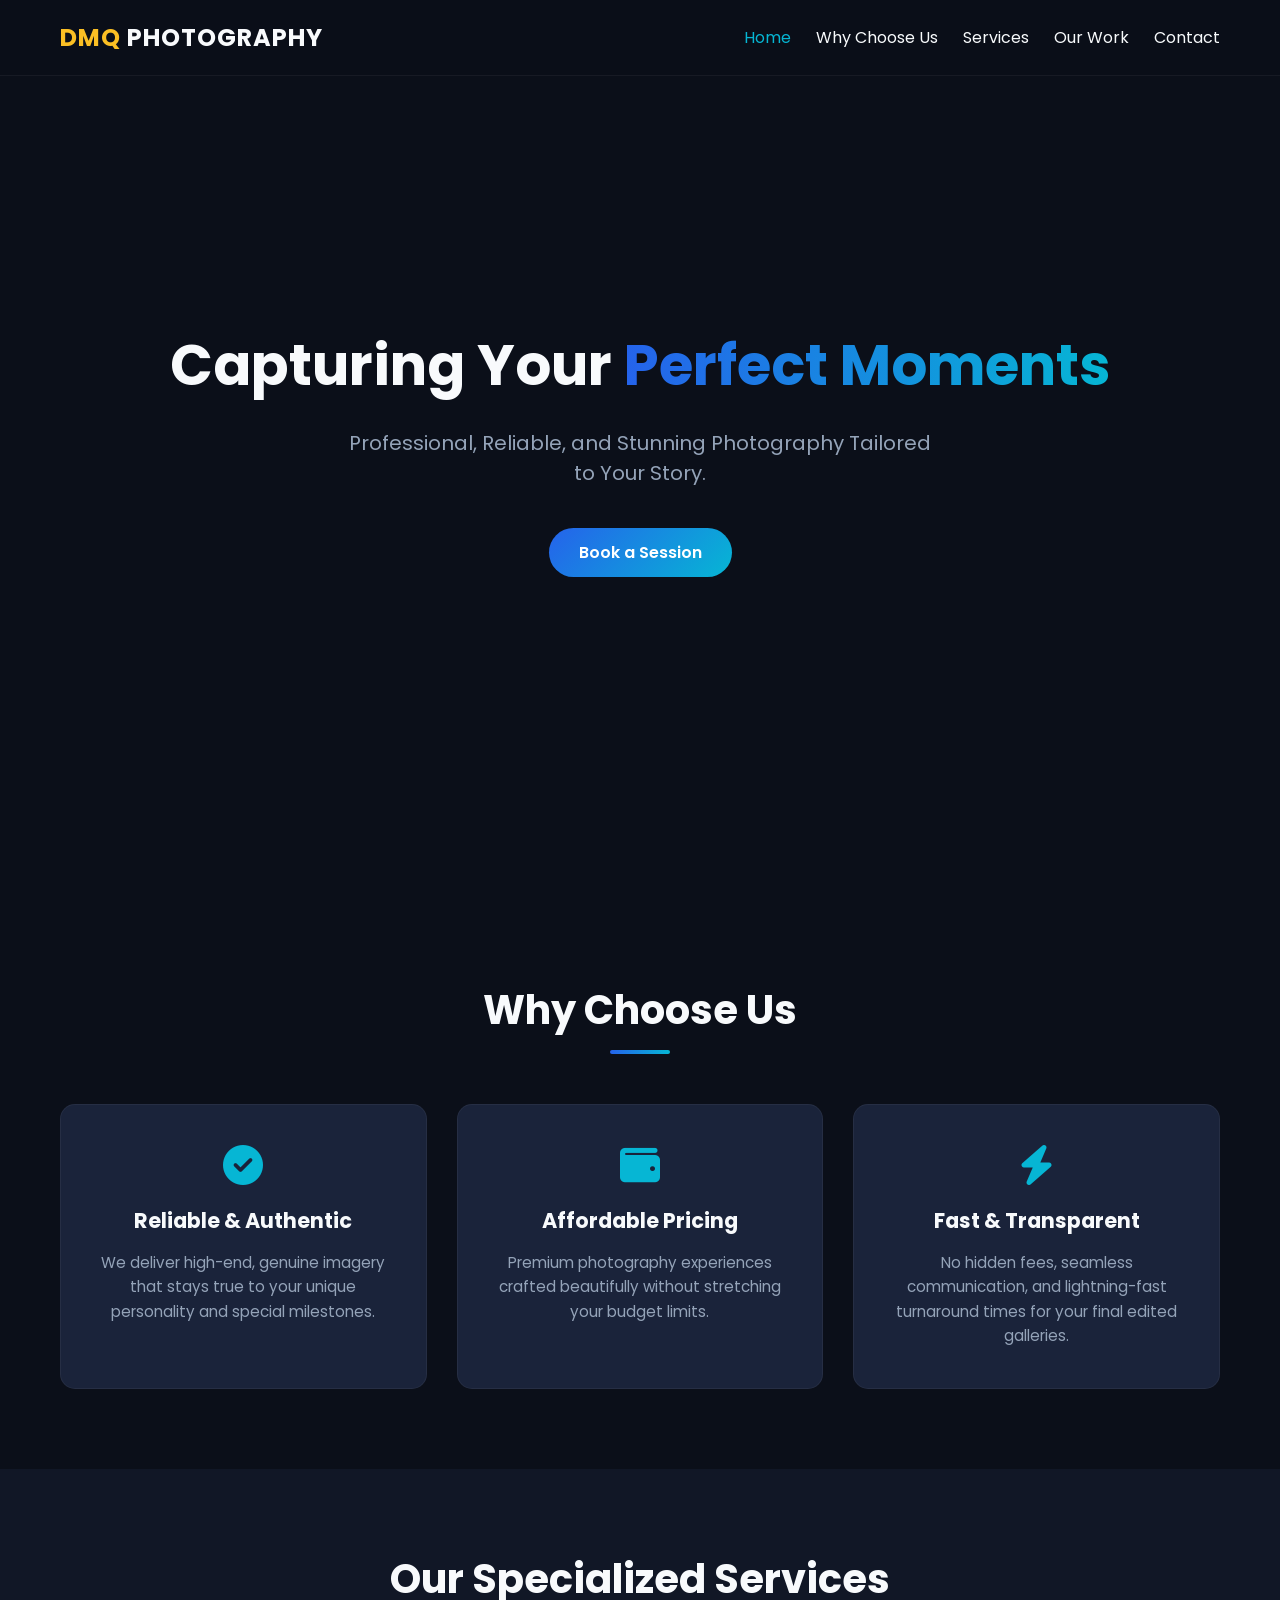
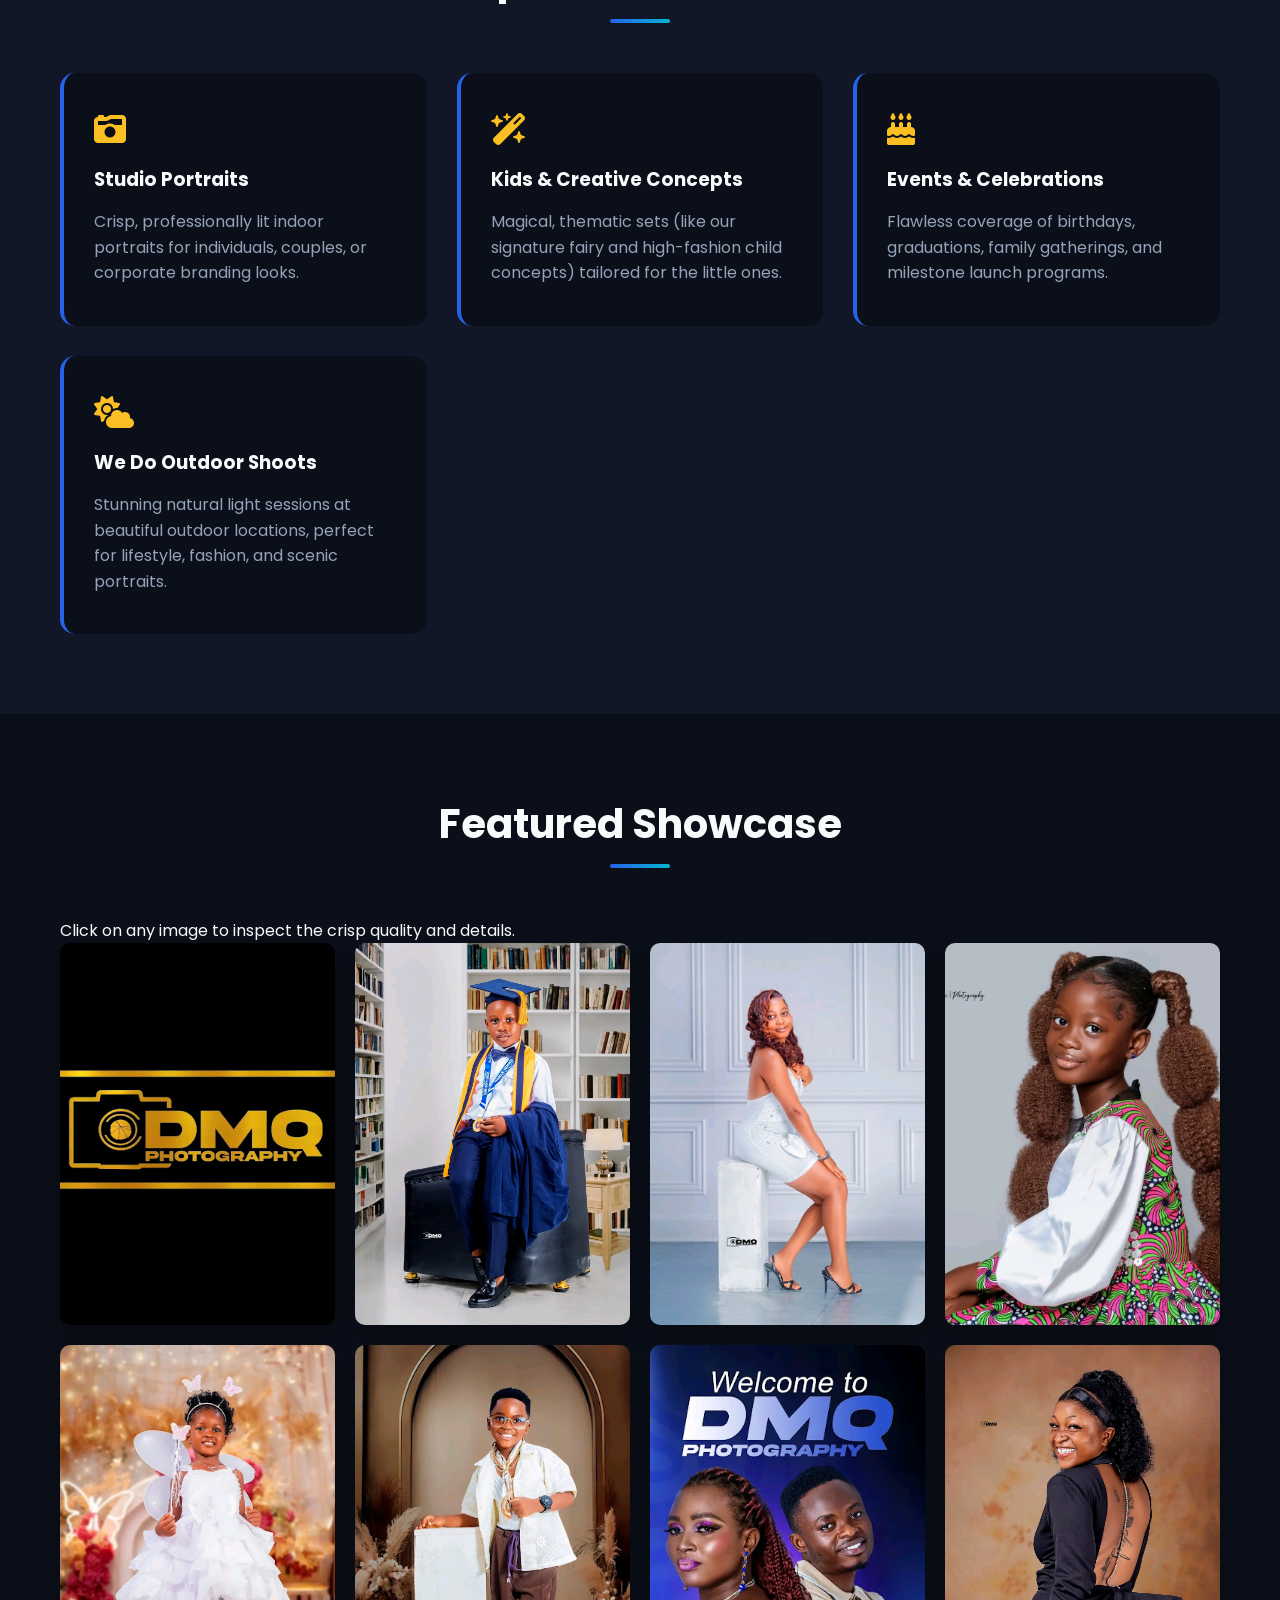
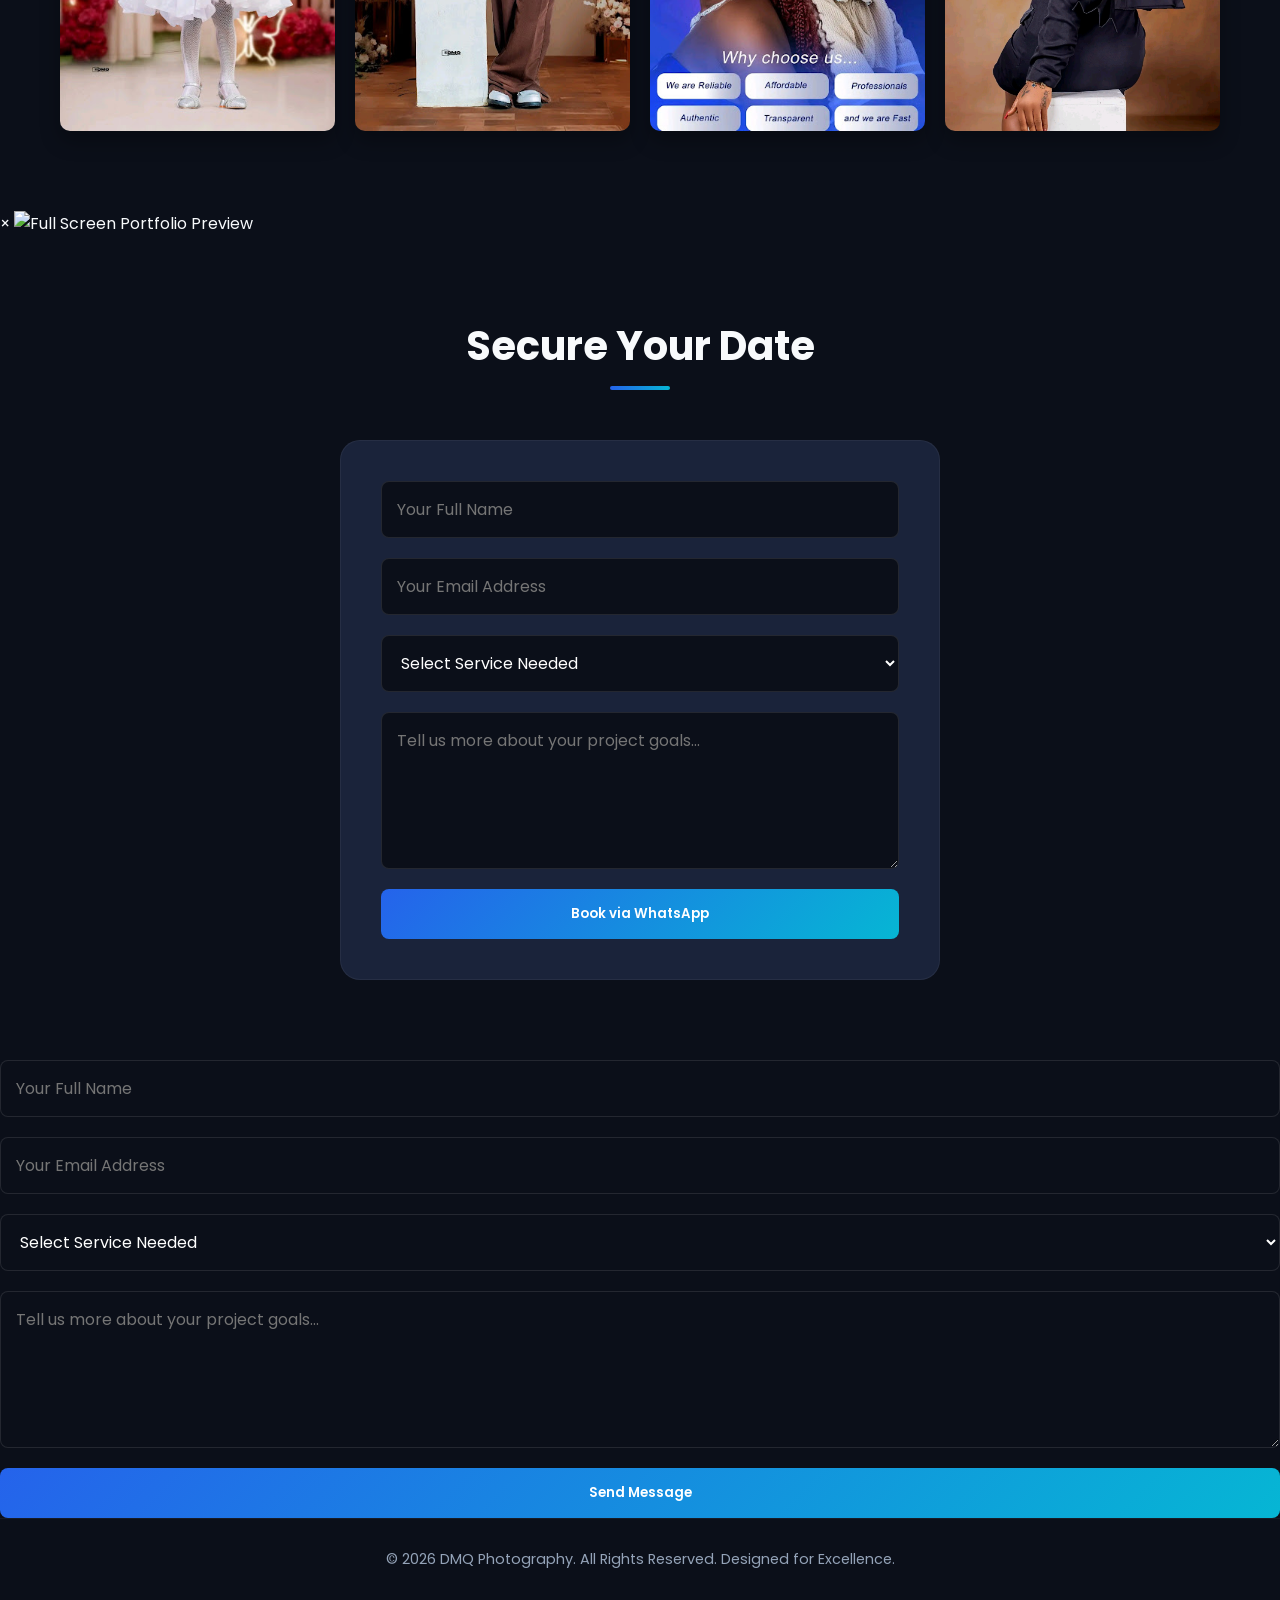
==== index.html @ f62757e2 "Add files via upload" ====
<!DOCTYPE html>
<html lang="en">
<head>
    <meta charset="UTF-8">
    <meta name="viewport" content="width=device-width, initial-scale=1.0">
    <title>DMQ Photography | Professional Studio & Event Photography</title>
    <!-- Font Awesome for sleek modern icons -->
    <link rel="stylesheet" href="https://cdnjs.cloudflare.com/ajax/libs/font-awesome/6.4.0/css/all.min.css">
    <!-- Google Fonts -->
    <link href="https://fonts.googleapis.com/css2?family=Poppins:wght@300;400;600;700&display=swap" rel="stylesheet">
    <link rel="stylesheet" href="style.css">
</head>
<body>

    <!-- Header / Navigation -->
    <header>
        <nav class="navbar">
            <div class="logo">
                <span class="gold-text">DMQ</span> PHOTOGRAPHY
            </div>
            <ul class="nav-links">
                <li><a href="#home" class="active">Home</a></li>
                <li><a href="#about">Why Choose Us</a></li>
                <li><a href="#services">Services</a></li>
                <li><a href="#gallery">Our Work</a></li>
                <li><a href="#contact">Contact</a></li>
            </ul>
            <div class="hamburger">
                <span class="bar"></span>
                <span class="bar"></span>
                <span class="bar"></span>
            </div>
        </nav>
    </header>

    <!-- Hero Section -->
    <section id="home" class="hero">
        <div class="hero-content">
            <h1>Capturing Your <span class="gradient-text">Perfect Moments</span></h1>
            <p>Professional, Reliable, and Stunning Photography Tailored to Your Story.</p>
            <a href="#contact" class="btn">Book a Session</a>
        </div>
    </section>

    <!-- Why Choose Us Section -->
    <section id="about" class="about">
        <div class="container">
            <h2 class="section-title">Why Choose Us</h2>
            <div class="features-grid">
                <div class="feature-card">
                    <i class="fa-solid fa-circle-check"></i>
                    <h3>Reliable & Authentic</h3>
                    <p>We deliver high-end, genuine imagery that stays true to your unique personality and special milestones.</p>
                </div>
                <div class="feature-card">
                    <i class="fa-solid fa-wallet"></i>
                    <h3>Affordable Pricing</h3>
                    <p>Premium photography experiences crafted beautifully without stretching your budget limits.</p>
                </div>
                <div class="feature-card">
                    <i class="fa-solid fa-bolt"></i>
                    <h3>Fast & Transparent</h3>
                    <p>No hidden fees, seamless communication, and lightning-fast turnaround times for your final edited galleries.</p>
                </div>
            </div>
        </div>
    </section>

    <!-- Services Section -->
    <section id="services" class="services">
        <div class="container">
            <h2 class="section-title">Our Specialized Services</h2>
            <div class="services-grid">
                <div class="service-box">
                    <i class="fa-solid fa-camera-retro"></i>
                    <h3>Studio Portraits</h3>
                    <p>Crisp, professionally lit indoor portraits for individuals, couples, or corporate branding looks.</p>
                </div>
                <div class="service-box">
                    <i class="fa-solid fa-wand-magic-sparkles"></i>
                    <h3>Kids & Creative Concepts</h3>
                    <p>Magical, thematic sets (like our signature fairy and high-fashion child concepts) tailored for the little ones.</p>
                </div>
                <div class="service-box">
                    <i class="fa-solid fa-cake-candles"></i>
                    <h3>Events & Celebrations</h3>
                    <p>Flawless coverage of birthdays, graduations, family gatherings, and milestone launch programs.</p>
                </div>
                <div class="service-box highlight-box">
                    <i class="fa-solid fa-cloud-sun"></i>
                    <h3>We Do Outdoor Shoots</h3>
                    <p>Stunning natural light sessions at beautiful outdoor locations, perfect for lifestyle, fashion, and scenic portraits.</p>
                </div>
            </div>
        </div>
    </section>

   <!-- Gallery Section -->
    <section id="gallery" class="gallery">
        <div class="container">
            <h2 class="section-title">Featured Showcase</h2>
            <p class="section-subtitle">Click on any image to inspect the crisp quality and details.</p>
            <div class="gallery-grid">
                <div class="gallery-item"><img src="1780153833471.jpg" alt="DMQ Kids Fairy Concept Profile Portrait"></div>
                <div class="gallery-item"><img src="1780153836431.jpg" alt="DMQ Kids Fairy Concept Full Pose"></div>
                <div class="gallery-item"><img src="1780153883696.jpg" alt="DMQ Elegant White Dress Side Studio Sitting"></div>
                <div class="gallery-item"><img src="178015381715.jpg" alt="DMQ Glamour Studio Facing Portrait Session"></div>
                <div class="gallery-item"><img src="1780153872625.jpg" alt="DMQ High Fashion Boy Watch Pose Concept"></div>
                <div class="gallery-item"><img src="1780153870011.jpg" alt="DMQ Fashion Boy Glasses Portrait Concept"></div>
                <div class="gallery-item"><img src="1780153844679.jpg" alt="Welcome to DMQ Photography Promotional Banner"></div>
                <div class="gallery-item"><img src="1780153899468.jpg" alt="DMQ Photography Official Gold Camera Frame Logo"></div>
            </div>
        </div>
    </section>

    <!-- Interactive Portfolio Lightbox Modal UI Component -->
    <div id="lightbox" class="lightbox">
        <span class="close-lightbox">&times;</span>
        <img class="lightbox-img" id="lightbox-img" src="" alt="Full Screen Portfolio Preview">
    </div>

   <!-- Contact Section -->
    <section id="contact" class="contact">
        <div class="container">
            <h2 class="section-title">Secure Your Date</h2>
            <div class="contact-wrapper">
                <form class="contact-form" id="whatsapp-form">
                    <input type="text" id="client-name" placeholder="Your Full Name" required>
                    <input type="email" id="client-email" placeholder="Your Email Address" required>
                    <select id="service-needed" required>
                        <option value="" disabled selected>Select Service Needed</option>
                        <option value="Studio Portrait">Studio Portrait</option>
                        <option value="Kids Creative Shoot">Kids Creative Shoot</option>
                        <option value="Outdoor Shoot Session">Outdoor Shoot Session</option>
                        <option value="Event Coverage">Event Coverage</option>
                    </select>
                    <textarea id="project-goals" rows="5" placeholder="Tell us more about your project goals..." required></textarea>
                    <button type="submit" class="btn submit-btn">Book via WhatsApp</button>
                </form>
            </div>
        </div>
    </section>
                
                <!-- Success Alert Message (Hidden by default, won't show unless form is sent) -->
                <div id="success-alert" style="display: none; background-color: #d4edda; color: #155724; padding: 18px; border-radius: 6px; text-align: center; margin-bottom: 20px; font-family: 'Poppins', sans-serif; font-weight: 600;">
                    🎉 Success! Your booking request has been sent seamlessly. We'll be in touch shortly!
                </div>

                <!-- Keeping your exact classes so your CSS styling stays perfect -->
                <form class="contact-form" id="booking-form">
                    <input type="text" id="client-name" name="client_name" placeholder="Your Full Name" required>
                    <input type="email" id="client-email" name="client_email" placeholder="Your Email Address" required>
                    <select id="service-needed" name="service_needed" required>
                        <option value="" disabled selected>Select Service Needed</option>
                        <option value="Studio Portrait">Studio Portrait</option>
                        <option value="Kids Creative Shoot">Kids Creative Shoot</option>
                        <option value="Outdoor Shoot Session">Outdoor Shoot Session</option>
                        <option value="Event Coverage">Event Coverage</option>
                    </select>
                    <textarea id="project-goals" name="project_goals" rows="5" placeholder="Tell us more about your project goals..." required></textarea>
                    <button type="submit" id="submit-btn" class="btn submit-btn">Send Message</button>
                </form>
            </div>
        </div>
    </section>
    <!-- Footer -->
    <footer>
        <p>&copy; 2026 DMQ Photography. All Rights Reserved. Designed for Excellence.</p>
    </footer>

    <script src="script.js"></script>
</body>
</html>
---- style.css ----
/* Core Configurations */
* {
    margin: 0;
    padding: 0;
    box-sizing: border-box;
    font-family: 'Poppins', sans-serif;
    scroll-behavior: smooth;
}

:root {
    --bg-dark: #0b0f19;
    --bg-card: #1a233a;
    --accent-blue: #2563eb;
    --accent-cyan: #06b6d4;
    --text-light: #f8fafc;
    --text-muted: #94a3b8;
    --gold: #fbbf24;
}

body {
    background-color: var(--bg-dark);
    color: var(--text-light);
    overflow-x: hidden;
}

.container {
    max-width: 1200px;
    margin: 0 auto;
    padding: 80px 20px;
}

/* Section Title Stylings */
.section-title {
    text-align: center;
    font-size: 2.5rem;
    margin-bottom: 50px;
    font-weight: 700;
    position: relative;
}

.section-title::after {
    content: '';
    display: block;
    width: 60px;
    height: 4px;
    background: linear-gradient(90deg, var(--accent-blue), var(--accent-cyan));
    margin: 10px auto 0 auto;
    border-radius: 2px;
}

/* Button Component */
.btn {
    display: inline-block;
    padding: 12px 30px;
    background: linear-gradient(135deg, var(--accent-blue), var(--accent-cyan));
    color: white;
    text-decoration: none;
    font-weight: 600;
    border-radius: 30px;
    transition: transform 0.3s ease, box-shadow 0.3s ease;
    border: none;
    cursor: pointer;
}

.btn:hover {
    transform: translateY(-3px);
    box-shadow: 0 10px 20px rgba(6, 182, 212, 0.3);
}

/* Navigation Bar styling */
header {
    position: fixed;
    width: 100%;
    top: 0;
    left: 0;
    z-index: 1000;
    background: rgba(11, 15, 25, 0.9);
    backdrop-filter: blur(10px);
    border-bottom: 1px solid rgba(255, 255, 255, 0.05);
}

.navbar {
    display: flex;
    justify-content: space-between;
    align-items: center;
    max-width: 1200px;
    margin: 0 auto;
    padding: 20px;
}

.logo {
    font-size: 1.5rem;
    font-weight: 700;
    letter-spacing: 1px;
}

.gold-text {
    color: var(--gold);
}

.nav-links {
    display: flex;
    list-style: none;
}

.nav-links li {
    margin-left: 25px;
}

.nav-links a {
    color: var(--text-light);
    text-decoration: none;
    font-size: 1rem;
    font-weight: 400;
    transition: color 0.3s ease;
}

.nav-links a:hover, .nav-links a.active {
    color: var(--accent-cyan);
}

/* Hero Section Styling */
.hero {
    height: 100vh;
    background: linear-gradient(rgba(11, 15, 25, 0.75), rgba(11, 15, 25, 0.95)), 
                url('https://images.unsplash.com/photo-1542038784456-1ea8e935640e?auto=format&fit=crop&q=80&w=1920') no-repeat center center/cover;
    display: flex;
    align-items: center;
    justify-content: center;
    text-align: center;
    padding: 0 20px;
}

.hero-content h1 {
    font-size: 3.5rem;
    font-weight: 700;
    margin-bottom: 20px;
}

.gradient-text {
    background: linear-gradient(90deg, var(--accent-blue), var(--accent-cyan));
    -webkit-background-clip: text;
    -webkit-text-fill-color: transparent;
}

.hero-content p {
    font-size: 1.25rem;
    color: var(--text-muted);
    margin-bottom: 40px;
    max-width: 600px;
    margin-left: auto;
    margin-right: auto;
}

/* Features/About Section Grid */
.features-grid {
    display: grid;
    grid-template-columns: repeat(auto-fit, minmax(300px, 1fr));
    gap: 30px;
}

.feature-card {
    background-color: var(--bg-card);
    padding: 40px 30px;
    border-radius: 15px;
    text-align: center;
    border: 1px solid rgba(255, 255, 255, 0.05);
    transition: transform 0.3s ease;
}

.feature-card:hover {
    transform: translateY(-5px);
}

.feature-card i {
    font-size: 2.5rem;
    color: var(--accent-cyan);
    margin-bottom: 20px;
}

.feature-card h3 {
    margin-bottom: 15px;
    font-size: 1.3rem;
}

.feature-card p {
    color: var(--text-muted);
    font-size: 0.95rem;
    line-height: 1.6;
}

/* Services Boxes Section */
.services {
    background: rgba(26, 35, 58, 0.4);
}

.services-grid {
    display: grid;
    grid-template-columns: repeat(auto-fit, minmax(300px, 1fr));
    gap: 30px;
}

.service-box {
    background: var(--bg-dark);
    padding: 40px 30px;
    border-radius: 15px;
    border-left: 4px solid var(--accent-blue);
    transition: border-color 0.3s ease, transform 0.3s ease;
}

.service-box:hover {
    border-left-color: var(--accent-cyan);
    transform: translateX(5px);
}

.service-box i {
    font-size: 2rem;
    color: var(--gold);
    margin-bottom: 20px;
}

.service-box h3 {
    margin-bottom: 15px;
}

.service-box p {
    color: var(--text-muted);
    line-height: 1.6;
}

/* Gallery Layout Grid */
.gallery-grid {
    display: grid;
    grid-template-columns: repeat(auto-fit, minmax(250px, 1fr));
    gap: 20px;
}

.gallery-item {
    border-radius: 10px;
    overflow: hidden;
    position: relative;
    box-shadow: 0 10px 20px rgba(0,0,0,0.3);
}

.gallery-item img {
    width: 100%;
    height: 100%;
    object-fit: cover;
    display: block;
    transition: transform 0.5s ease;
}

.gallery-item:hover img {
    transform: scale(1.05);
}

/* Interactive Contact Booking Form styling */
.contact-wrapper {
    max-width: 600px;
    margin: 0 auto;
    background: var(--bg-card);
    padding: 40px;
    border-radius: 20px;
    border: 1px solid rgba(255, 255, 255, 0.05);
}

.contact-form {
    display: flex;
    flex-direction: column;
    gap: 20px;
}

.contact-form input, .contact-form select, .contact-form textarea {
    width: 100%;
    padding: 15px;
    background: var(--bg-dark);
    border: 1px solid rgba(255, 255, 255, 0.1);
    color: white;
    border-radius: 8px;
    font-size: 1rem;
    outline: none;
    transition: border-color 0.3s ease;
}

.contact-form input:focus, .contact-form select:focus, .contact-form textarea:focus {
    border-color: var(--accent-cyan);
}

.contact-form select option {
    background: var(--bg-dark);
}

.submit-btn {
    width: 100%;
    padding: 15px;
    border-radius: 8px;
}

/* Footer Section */
footer {
    text-align: center;
    padding: 30px;
    background: var(--bg-dark);
    border-top: 1px solid rgba(255, 255, 255, 0.05);
    color: var(--text-muted);
    font-size: 0.9rem;
}

/* Responsive Hamburger Menu Interactivity UI */
.hamburger {
    display: none;
    cursor: pointer;
}

.bar {
    display: block;
    width: 25px;
    height: 3px;
    margin: 5px auto;
    transition: all 0.3s ease;
    background-color: white;
}

@media(max-width: 768px) {
    .hamburger {
        display: block;
    }
    
    .hamburger.active .bar:nth-child(2) { opacity: 0; }
    .hamburger.active .bar:nth-child(1) { transform: translateY(8px) rotate(45deg); }
    .hamburger.active .bar:nth-child(3) { transform: translateY(-8px) rotate(-45deg); }
    
    .nav-links {
        position: fixed;
        left: -100%;
        top: 70px;
        flex-direction: column;
        background-color: var(--bg-dark);
        width: 100%;
        text-align: center;
        transition: 0.3s;
        box-shadow: 0 10px 20px rgba(0,0,0,0.5);
    }
    
    .nav-links.active { left: 0; }
    .nav-links li { margin: 20px 0; }
    .hero-content h1 { font-size: 2.5rem; }
}
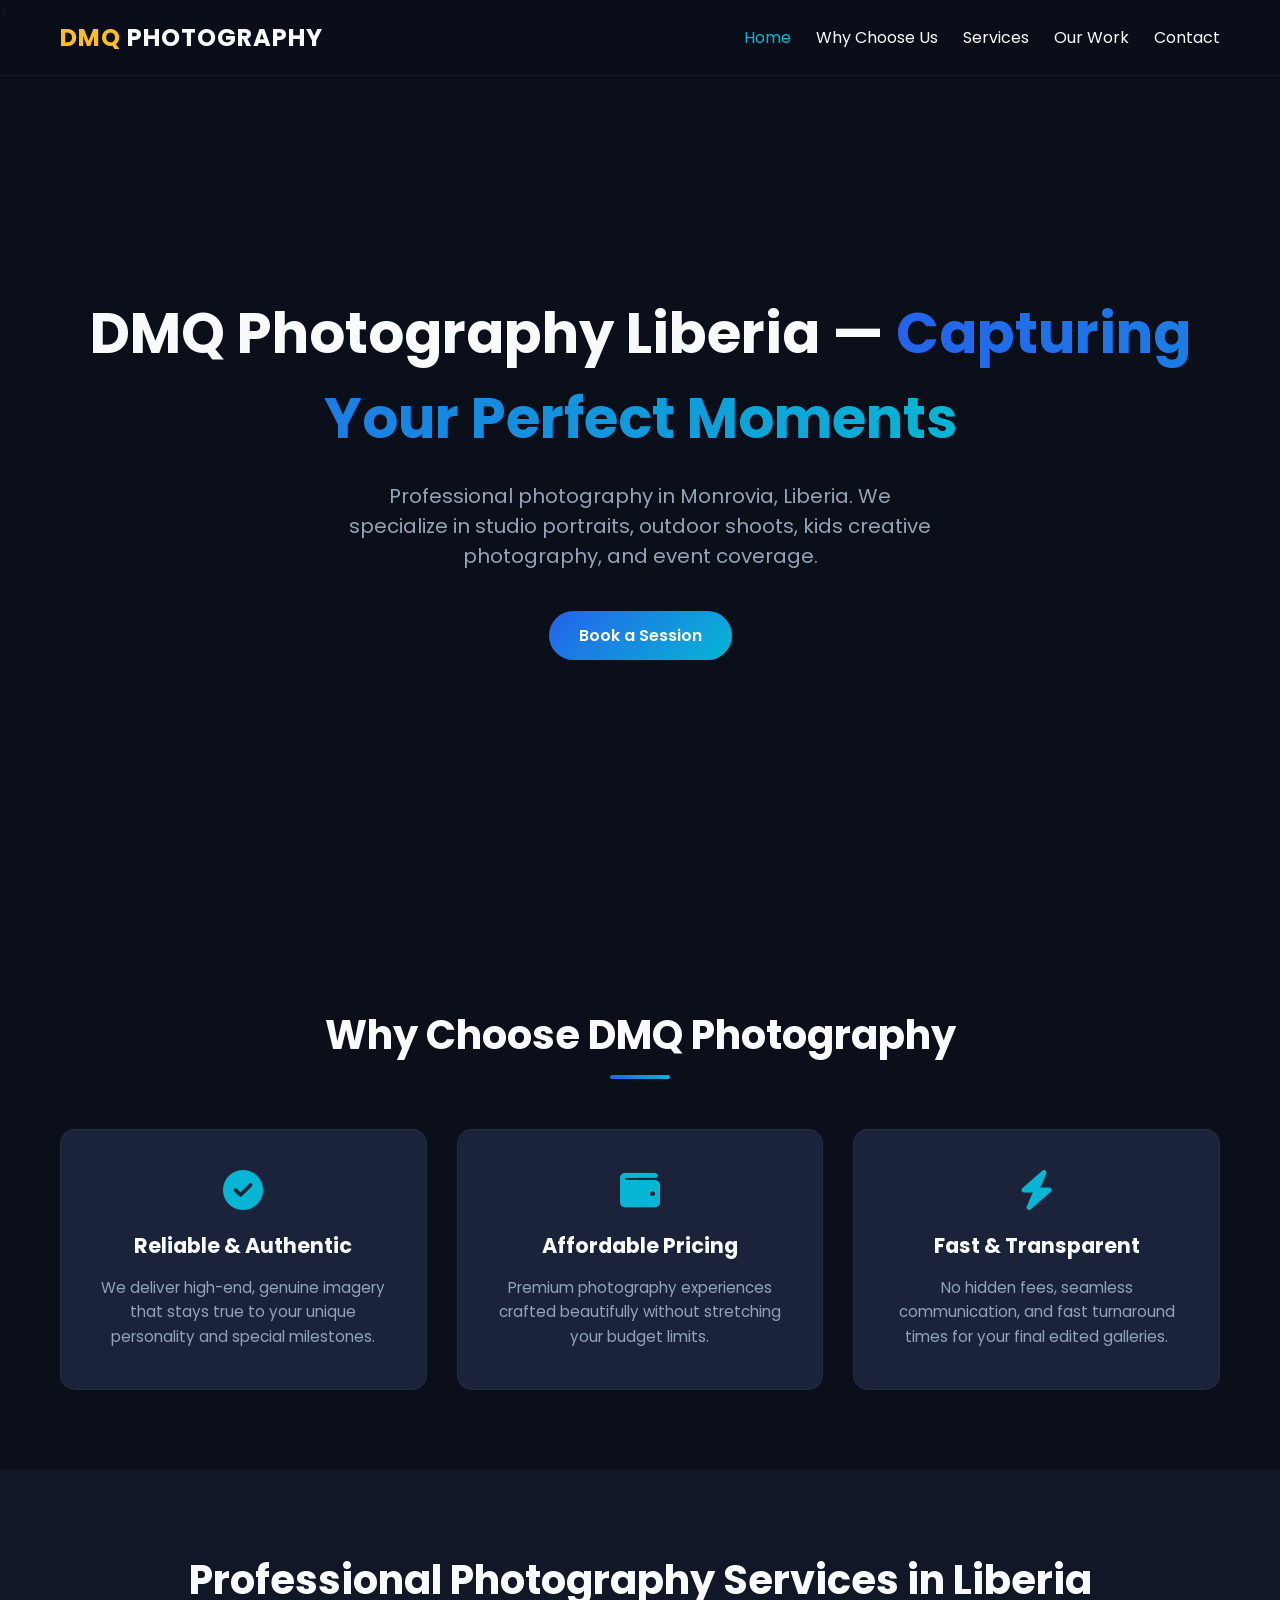
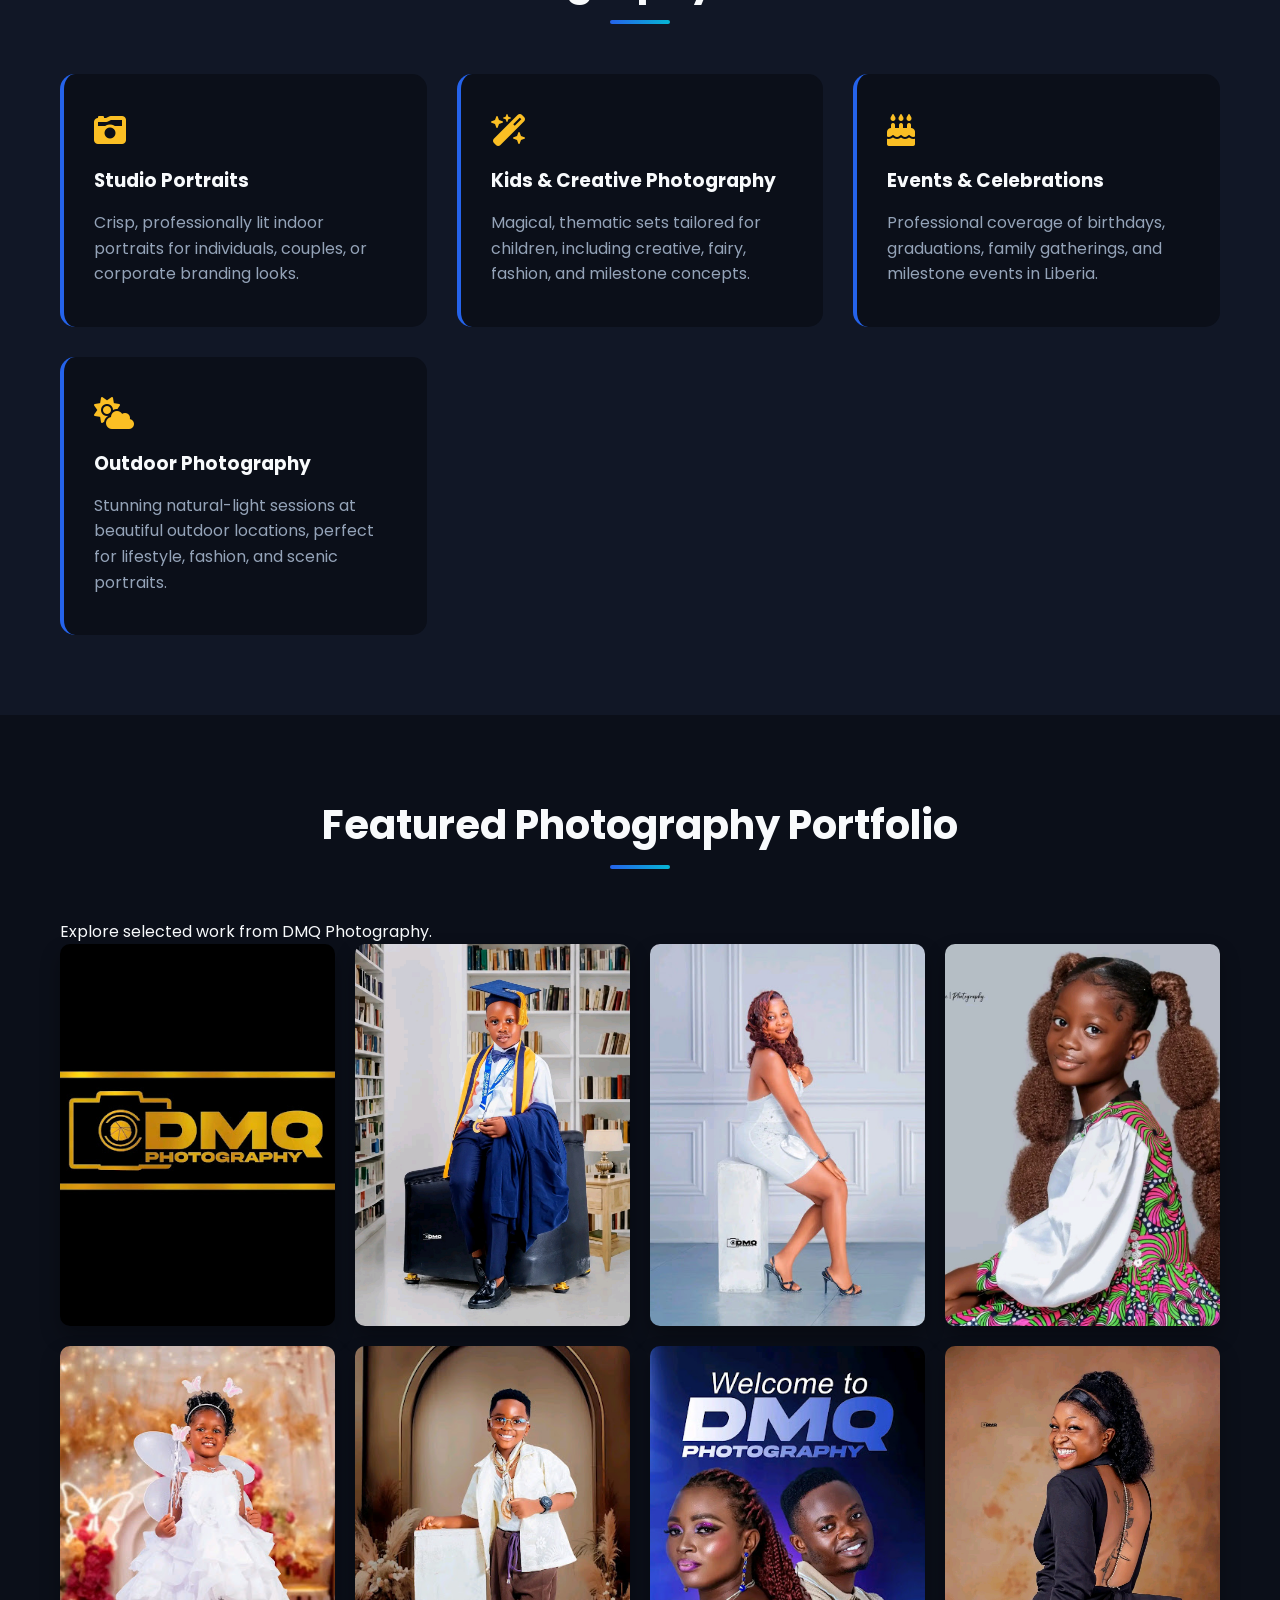
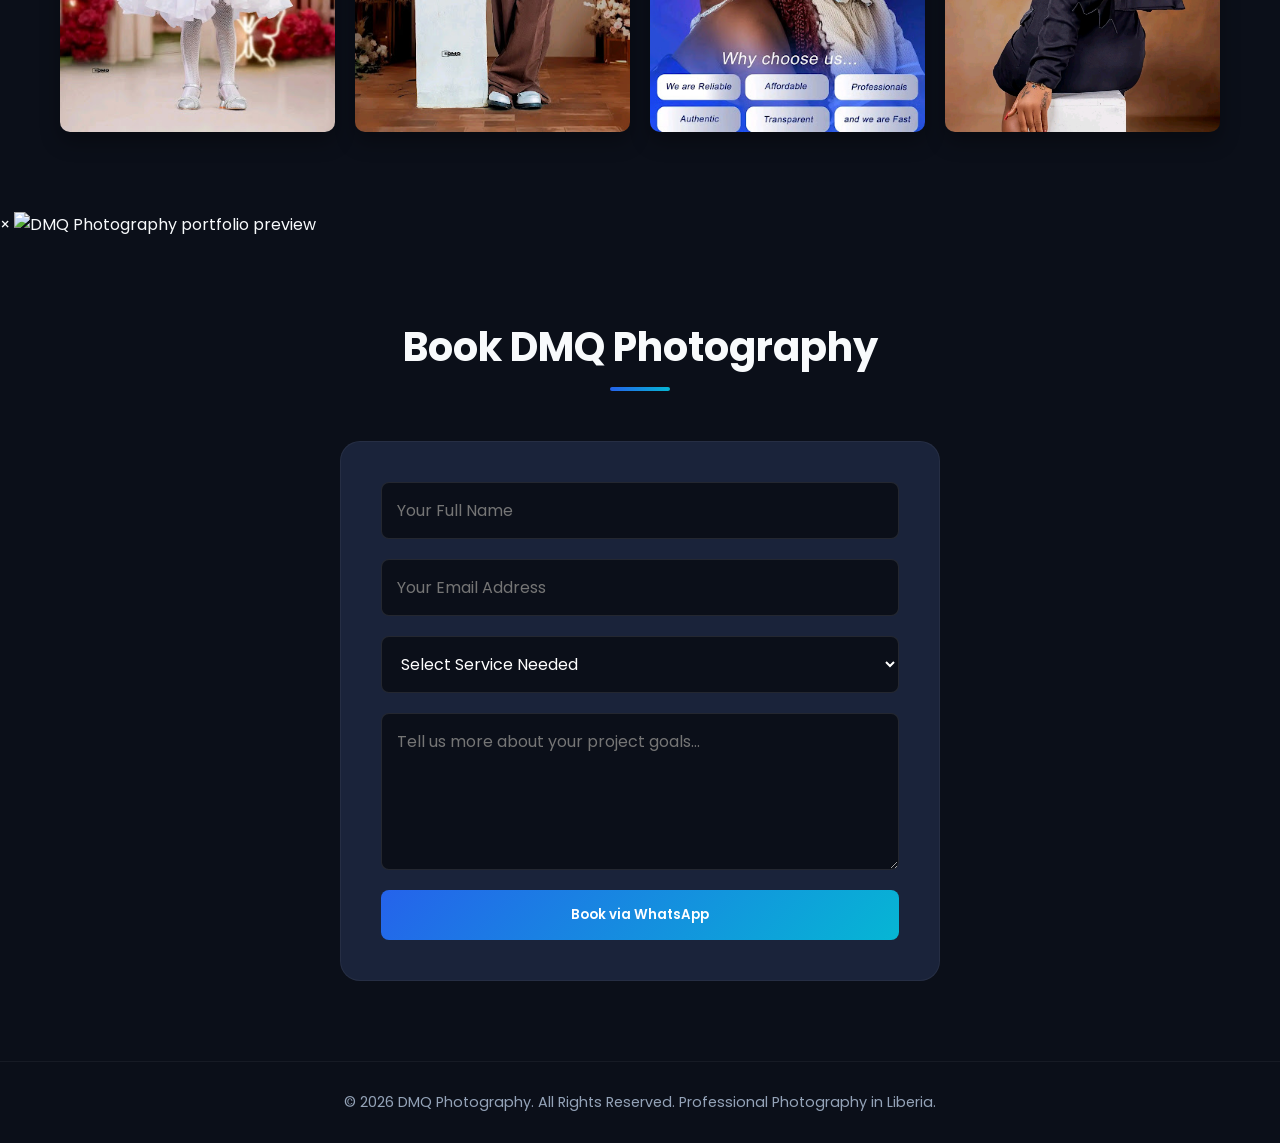
==== commit 47727ecc: "Add files via upload" ====
--- a/index.html
+++ b/index.html
@@ -1,15 +1,62 @@
-<!DOCTYPE html>
+<<!DOCTYPE html>
 <html lang="en">
 <head>
     <meta charset="UTF-8">
     <meta name="viewport" content="width=device-width, initial-scale=1.0">
-    <title>DMQ Photography | Professional Studio & Event Photography</title>
-    <!-- Font Awesome for sleek modern icons -->
+
+    <!-- SEO -->
+    <title>DMQ Photography Liberia | Professional Photographer in Monrovia</title>
+
+    <meta name="description" content="DMQ Photography is a professional photography studio in Liberia offering studio portraits, outdoor photography, kids creative shoots, event coverage, and professional photography services in Monrovia.">
+
+    <meta name="keywords" content="DMQ Photography, photography Liberia, photographer Liberia, photographer Monrovia, photography Monrovia, professional photographer Liberia, studio photography Liberia, event photography Liberia, outdoor photography Liberia, portrait photography Liberia">
+
+    <meta name="robots" content="index, follow">
+
+    <!-- Canonical URL -->
+    <link rel="canonical" href="https://dmillerqueenphotography.github.io/studiowebsite.github.io/">
+
+    <!-- Open Graph / Facebook / WhatsApp -->
+    <meta property="og:type" content="website">
+    <meta property="og:title" content="DMQ Photography Liberia | Professional Photography">
+    <meta property="og:description" content="Professional studio portraits, outdoor shoots, kids creative photography, and event coverage in Liberia.">
+    <meta property="og:url" content="https://dmillerqueenphotography.github.io/studiowebsite.github.io/">
+    <meta property="og:site_name" content="DMQ Photography">
+
+    <!-- Font Awesome -->
     <link rel="stylesheet" href="https://cdnjs.cloudflare.com/ajax/libs/font-awesome/6.4.0/css/all.min.css">
+
     <!-- Google Fonts -->
     <link href="https://fonts.googleapis.com/css2?family=Poppins:wght@300;400;600;700&display=swap" rel="stylesheet">
+
+    <!-- Main CSS -->
     <link rel="stylesheet" href="style.css">
+
+    <!-- Local Business Structured Data -->
+    <script type="application/ld+json">
+    {
+      "@context": "https://schema.org",
+      "@type": "LocalBusiness",
+      "name": "DMQ Photography",
+      "description": "Professional photography services in Liberia, including studio portraits, outdoor photography, kids creative shoots, and event coverage.",
+      "url": "https://dmillerqueenphotography.github.io/studiowebsite.github.io/",
+      "image": "https://dmillerqueenphotography.github.io/studiowebsite.github.io/1780153899468.jpg",
+      "telephone": "+231555003920",
+      "areaServed": {
+        "@type": "Country",
+        "name": "Liberia"
+      },
+      "serviceType": [
+        "Studio Photography",
+        "Portrait Photography",
+        "Event Photography",
+        "Outdoor Photography",
+        "Kids Photography"
+      ]
+    }
+    </script>
 </head>
+
 <body>
 
     <!-- Header / Navigation -->
@@ -18,6 +65,7 @@
             <div class="logo">
                 <span class="gold-text">DMQ</span> PHOTOGRAPHY
             </div>
+
             <ul class="nav-links">
                 <li><a href="#home" class="active">Home</a></li>
                 <li><a href="#about">Why Choose Us</a></li>
@@ -25,6 +73,7 @@
                 <li><a href="#gallery">Our Work</a></li>
                 <li><a href="#contact">Contact</a></li>
             </ul>
+
             <div class="hamburger">
                 <span class="bar"></span>
                 <span class="bar"></span>
@@ -33,141 +82,398 @@
         </nav>
     </header>
 
+
     <!-- Hero Section -->
     <section id="home" class="hero">
         <div class="hero-content">
-            <h1>Capturing Your <span class="gradient-text">Perfect Moments</span></h1>
-            <p>Professional, Reliable, and Stunning Photography Tailored to Your Story.</p>
+
+            <h1>
+                DMQ Photography Liberia —
+                <span class="gradient-text">
+                    Capturing Your Perfect Moments
+                </span>
+            </h1>
+
+            <p>
+                Professional photography in Monrovia, Liberia.
+                We specialize in studio portraits, outdoor shoots,
+                kids creative photography, and event coverage.
+            </p>
+
             <a href="#contact" class="btn">Book a Session</a>
+
         </div>
     </section>
 
+
     <!-- Why Choose Us Section -->
     <section id="about" class="about">
+
         <div class="container">
-            <h2 class="section-title">Why Choose Us</h2>
+
+            <h2 class="section-title">
+                Why Choose DMQ Photography
+            </h2>
+
             <div class="features-grid">
+
                 <div class="feature-card">
+
                     <i class="fa-solid fa-circle-check"></i>
+
                     <h3>Reliable & Authentic</h3>
-                    <p>We deliver high-end, genuine imagery that stays true to your unique personality and special milestones.</p>
-                </div>
+
+                    <p>
+                        We deliver high-end, genuine imagery that stays
+                        true to your unique personality and special milestones.
+                    </p>
+
+                </div>
+
+
                 <div class="feature-card">
+
                     <i class="fa-solid fa-wallet"></i>
+
                     <h3>Affordable Pricing</h3>
-                    <p>Premium photography experiences crafted beautifully without stretching your budget limits.</p>
-                </div>
+
+                    <p>
+                        Premium photography experiences crafted beautifully
+                        without stretching your budget limits.
+                    </p>
+
+                </div>
+
+
                 <div class="feature-card">
+
                     <i class="fa-solid fa-bolt"></i>
+
                     <h3>Fast & Transparent</h3>
-                    <p>No hidden fees, seamless communication, and lightning-fast turnaround times for your final edited galleries.</p>
-                </div>
-            </div>
+
+                    <p>
+                        No hidden fees, seamless communication, and fast
+                        turnaround times for your final edited galleries.
+                    </p>
+
+                </div>
+
+            </div>
+
         </div>
+
     </section>
+
 
     <!-- Services Section -->
     <section id="services" class="services">
+
         <div class="container">
-            <h2 class="section-title">Our Specialized Services</h2>
+
+            <h2 class="section-title">
+                Professional Photography Services in Liberia
+            </h2>
+
             <div class="services-grid">
+
                 <div class="service-box">
+
                     <i class="fa-solid fa-camera-retro"></i>
+
                     <h3>Studio Portraits</h3>
-                    <p>Crisp, professionally lit indoor portraits for individuals, couples, or corporate branding looks.</p>
-                </div>
+
+                    <p>
+                        Crisp, professionally lit indoor portraits for
+                        individuals, couples, or corporate branding looks.
+                    </p>
+
+                </div>
+
+
                 <div class="service-box">
+
                     <i class="fa-solid fa-wand-magic-sparkles"></i>
-                    <h3>Kids & Creative Concepts</h3>
-                    <p>Magical, thematic sets (like our signature fairy and high-fashion child concepts) tailored for the little ones.</p>
-                </div>
+
+                    <h3>Kids & Creative Photography</h3>
+
+                    <p>
+                        Magical, thematic sets tailored for children,
+                        including creative, fairy, fashion, and milestone concepts.
+                    </p>
+
+                </div>
+
+
                 <div class="service-box">
+
                     <i class="fa-solid fa-cake-candles"></i>
+
                     <h3>Events & Celebrations</h3>
-                    <p>Flawless coverage of birthdays, graduations, family gatherings, and milestone launch programs.</p>
-                </div>
+
+                    <p>
+                        Professional coverage of birthdays, graduations,
+                        family gatherings, and milestone events in Liberia.
+                    </p>
+
+                </div>
+
+
                 <div class="service-box highlight-box">
+
                     <i class="fa-solid fa-cloud-sun"></i>
-                    <h3>We Do Outdoor Shoots</h3>
-                    <p>Stunning natural light sessions at beautiful outdoor locations, perfect for lifestyle, fashion, and scenic portraits.</p>
-                </div>
-            </div>
+
+                    <h3>Outdoor Photography</h3>
+
+                    <p>
+                        Stunning natural-light sessions at beautiful outdoor
+                        locations, perfect for lifestyle, fashion, and scenic portraits.
+                    </p>
+
+                </div>
+
+            </div>
+
         </div>
+
     </section>
 
-   <!-- Gallery Section -->
+
+    <!-- Gallery Section -->
     <section id="gallery" class="gallery">
+
         <div class="container">
-            <h2 class="section-title">Featured Showcase</h2>
-            <p class="section-subtitle">Click on any image to inspect the crisp quality and details.</p>
+
+            <h2 class="section-title">
+                Featured Photography Portfolio
+            </h2>
+
+            <p class="section-subtitle">
+                Explore selected work from DMQ Photography.
+            </p>
+
             <div class="gallery-grid">
-                <div class="gallery-item"><img src="1780153833471.jpg" alt="DMQ Kids Fairy Concept Profile Portrait"></div>
-                <div class="gallery-item"><img src="1780153836431.jpg" alt="DMQ Kids Fairy Concept Full Pose"></div>
-                <div class="gallery-item"><img src="1780153883696.jpg" alt="DMQ Elegant White Dress Side Studio Sitting"></div>
-                <div class="gallery-item"><img src="178015381715.jpg" alt="DMQ Glamour Studio Facing Portrait Session"></div>
-                <div class="gallery-item"><img src="1780153872625.jpg" alt="DMQ High Fashion Boy Watch Pose Concept"></div>
-                <div class="gallery-item"><img src="1780153870011.jpg" alt="DMQ Fashion Boy Glasses Portrait Concept"></div>
-                <div class="gallery-item"><img src="1780153844679.jpg" alt="Welcome to DMQ Photography Promotional Banner"></div>
-                <div class="gallery-item"><img src="1780153899468.jpg" alt="DMQ Photography Official Gold Camera Frame Logo"></div>
-            </div>
+
+                <div class="gallery-item">
+                    <img
+                        src="1780153833471.jpg"
+                        alt="DMQ Photography kids fairy concept portrait in Liberia"
+                        loading="lazy">
+                </div>
+
+                <div class="gallery-item">
+                    <img
+                        src="1780153836431.jpg"
+                        alt="DMQ Photography kids creative full pose portrait"
+                        loading="lazy">
+                </div>
+
+                <div class="gallery-item">
+                    <img
+                        src="1780153883696.jpg"
+                        alt="DMQ Photography elegant studio portrait session"
+                        loading="lazy">
+                </div>
+
+                <div class="gallery-item">
+                    <img
+                        src="178015381715.jpg"
+                        alt="DMQ Photography glamour studio portrait session"
+                        loading="lazy">
+                </div>
+
+                <div class="gallery-item">
+                    <img
+                        src="1780153872625.jpg"
+                        alt="DMQ Photography high fashion boy portrait concept"
+                        loading="lazy">
+                </div>
+
+                <div class="gallery-item">
+                    <img
+                        src="1780153870011.jpg"
+                        alt="DMQ Photography fashion portrait with glasses"
+                        loading="lazy">
+                </div>
+
+                <div class="gallery-item">
+                    <img
+                        src="1780153844679.jpg"
+                        alt="DMQ Photography promotional studio banner"
+                        loading="lazy">
+                </div>
+
+                <div class="gallery-item">
+                    <img
+                        src="1780153899468.jpg"
+                        alt="DMQ Photography official logo and camera frame"
+                        loading="lazy">
+                </div>
+
+            </div>
+
         </div>
+
     </section>
 
-    <!-- Interactive Portfolio Lightbox Modal UI Component -->
+
+    <!-- Lightbox -->
     <div id="lightbox" class="lightbox">
+
         <span class="close-lightbox">&times;</span>
-        <img class="lightbox-img" id="lightbox-img" src="" alt="Full Screen Portfolio Preview">
+
+        <img
+            class="lightbox-img"
+            id="lightbox-img"
+            src=""
+            alt="DMQ Photography portfolio preview">
+
     </div>
 
-   <!-- Contact Section -->
+
+    <!-- Contact Section -->
     <section id="contact" class="contact">
+
         <div class="container">
-            <h2 class="section-title">Secure Your Date</h2>
+
+            <h2 class="section-title">
+                Book DMQ Photography
+            </h2>
+
             <div class="contact-wrapper">
-                <form class="contact-form" id="whatsapp-form">
-                    <input type="text" id="client-name" placeholder="Your Full Name" required>
-                    <input type="email" id="client-email" placeholder="Your Email Address" required>
-                    <select id="service-needed" required>
-                        <option value="" disabled selected>Select Service Needed</option>
-                        <option value="Studio Portrait">Studio Portrait</option>
-                        <option value="Kids Creative Shoot">Kids Creative Shoot</option>
-                        <option value="Outdoor Shoot Session">Outdoor Shoot Session</option>
-                        <option value="Event Coverage">Event Coverage</option>
+
+                <form
+                    class="contact-form"
+                    id="whatsapp-booking-form">
+
+                    <input
+                        type="text"
+                        id="client-name"
+                        placeholder="Your Full Name"
+                        required>
+
+                    <input
+                        type="email"
+                        id="client-email"
+                        placeholder="Your Email Address"
+                        required>
+
+                    <select
+                        id="service-needed"
+                        required>
+
+                        <option
+                            value=""
+                            disabled
+                            selected>
+                            Select Service Needed
+                        </option>
+
+                        <option value="Studio Portrait">
+                            Studio Portrait
+                        </option>
+
+                        <option value="Kids Creative Shoot">
+                            Kids Creative Shoot
+                        </option>
+
+                        <option value="Outdoor Shoot Session">
+                            Outdoor Shoot Session
+                        </option>
+
+                        <option value="Event Coverage">
+                            Event Coverage
+                        </option>
+
                     </select>
-                    <textarea id="project-goals" rows="5" placeholder="Tell us more about your project goals..." required></textarea>
-                    <button type="submit" class="btn submit-btn">Book via WhatsApp</button>
+
+                    <textarea
+                        id="project-goals"
+                        rows="5"
+                        placeholder="Tell us more about your project goals..."
+                        required></textarea>
+
+                    <button
+                        type="submit"
+                        class="btn submit-btn">
+                        Book via WhatsApp
+                    </button>
+
                 </form>
-            </div>
+
+            </div>
+
         </div>
+
     </section>
-                
-                <!-- Success Alert Message (Hidden by default, won't show unless form is sent) -->
-                <div id="success-alert" style="display: none; background-color: #d4edda; color: #155724; padding: 18px; border-radius: 6px; text-align: center; margin-bottom: 20px; font-family: 'Poppins', sans-serif; font-weight: 600;">
-                    🎉 Success! Your booking request has been sent seamlessly. We'll be in touch shortly!
-                </div>
-
-                <!-- Keeping your exact classes so your CSS styling stays perfect -->
-                <form class="contact-form" id="booking-form">
-                    <input type="text" id="client-name" name="client_name" placeholder="Your Full Name" required>
-                    <input type="email" id="client-email" name="client_email" placeholder="Your Email Address" required>
-                    <select id="service-needed" name="service_needed" required>
-                        <option value="" disabled selected>Select Service Needed</option>
-                        <option value="Studio Portrait">Studio Portrait</option>
-                        <option value="Kids Creative Shoot">Kids Creative Shoot</option>
-                        <option value="Outdoor Shoot Session">Outdoor Shoot Session</option>
-                        <option value="Event Coverage">Event Coverage</option>
-                    </select>
-                    <textarea id="project-goals" name="project_goals" rows="5" placeholder="Tell us more about your project goals..." required></textarea>
-                    <button type="submit" id="submit-btn" class="btn submit-btn">Send Message</button>
-                </form>
-            </div>
-        </div>
-    </section>
+
+
     <!-- Footer -->
     <footer>
-        <p>&copy; 2026 DMQ Photography. All Rights Reserved. Designed for Excellence.</p>
+
+        <p>
+            &copy; 2026 DMQ Photography.
+            All Rights Reserved.
+            Professional Photography in Liberia.
+        </p>
+
     </footer>
 
+
+    <!-- Main Javascript -->
     <script src="script.js"></script>
+
+
+    <!-- WhatsApp Form Handler -->
+    <script>
+
+        document
+            .getElementById('whatsapp-booking-form')
+            .addEventListener('submit', function(event) {
+
+                event.preventDefault();
+
+                const name =
+                    document.getElementById('client-name').value;
+
+                const email =
+                    document.getElementById('client-email').value;
+
+                const serviceSelect =
+                    document.getElementById('service-needed');
+
+                const service =
+                    serviceSelect.options[
+                        serviceSelect.selectedIndex
+                    ].text;
+
+                const goals =
+                    document.getElementById('project-goals').value;
+
+
+                const phoneNumber =
+                    "231555003920";
+
+
+                const message =
+                    `Hello DMQ Photography! I would like to book a session.%0A%0A` +
+                    `*Name:* ${encodeURIComponent(name)}%0A` +
+                    `*Email:* ${encodeURIComponent(email)}%0A` +
+                    `*Service Needed:* ${encodeURIComponent(service)}%0A` +
+                    `*Project Details:* ${encodeURIComponent(goals)}`;
+
+
+                const whatsappUrl =
+                    `https://wa.me/${phoneNumber}?text=${message}`;
+
+
+                window.open(
+                    whatsappUrl,
+                    '_blank'
+                );
+
+            });
+
+    </script>
+
 </body>
 </html>
